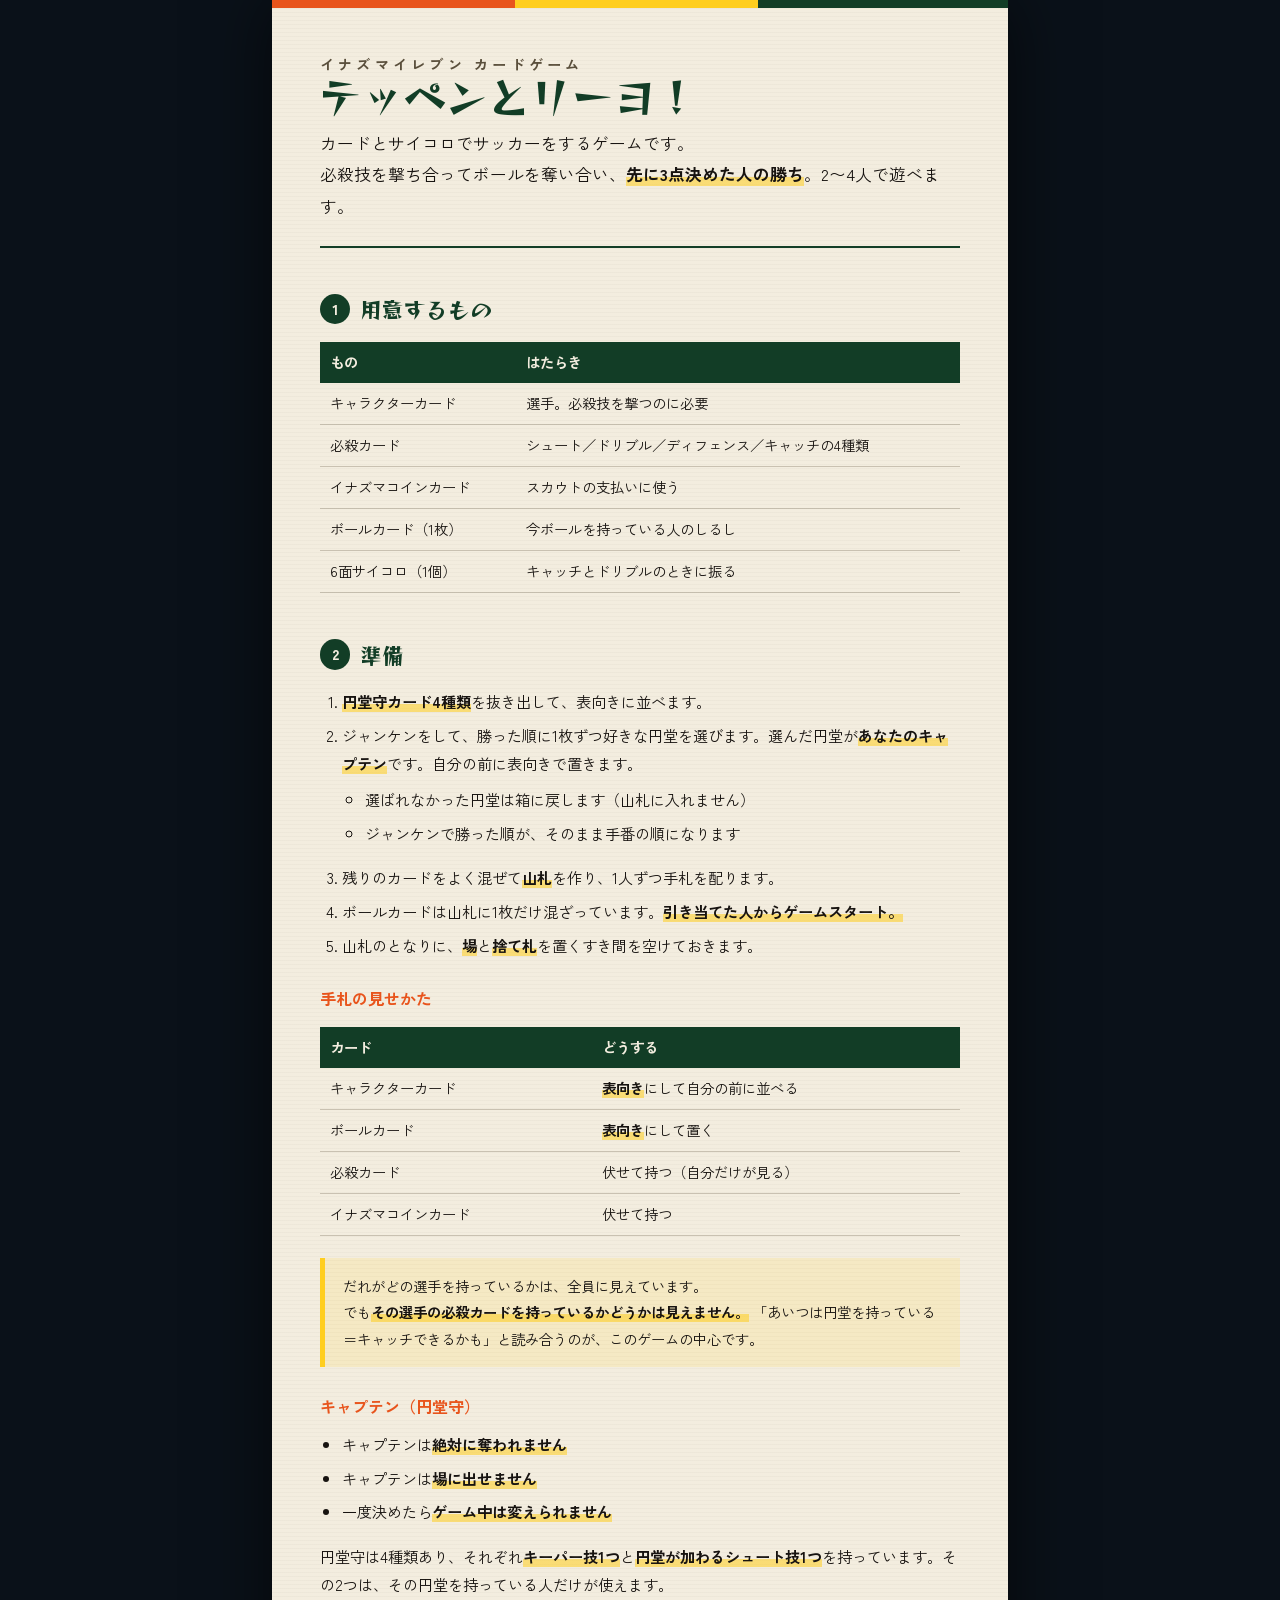
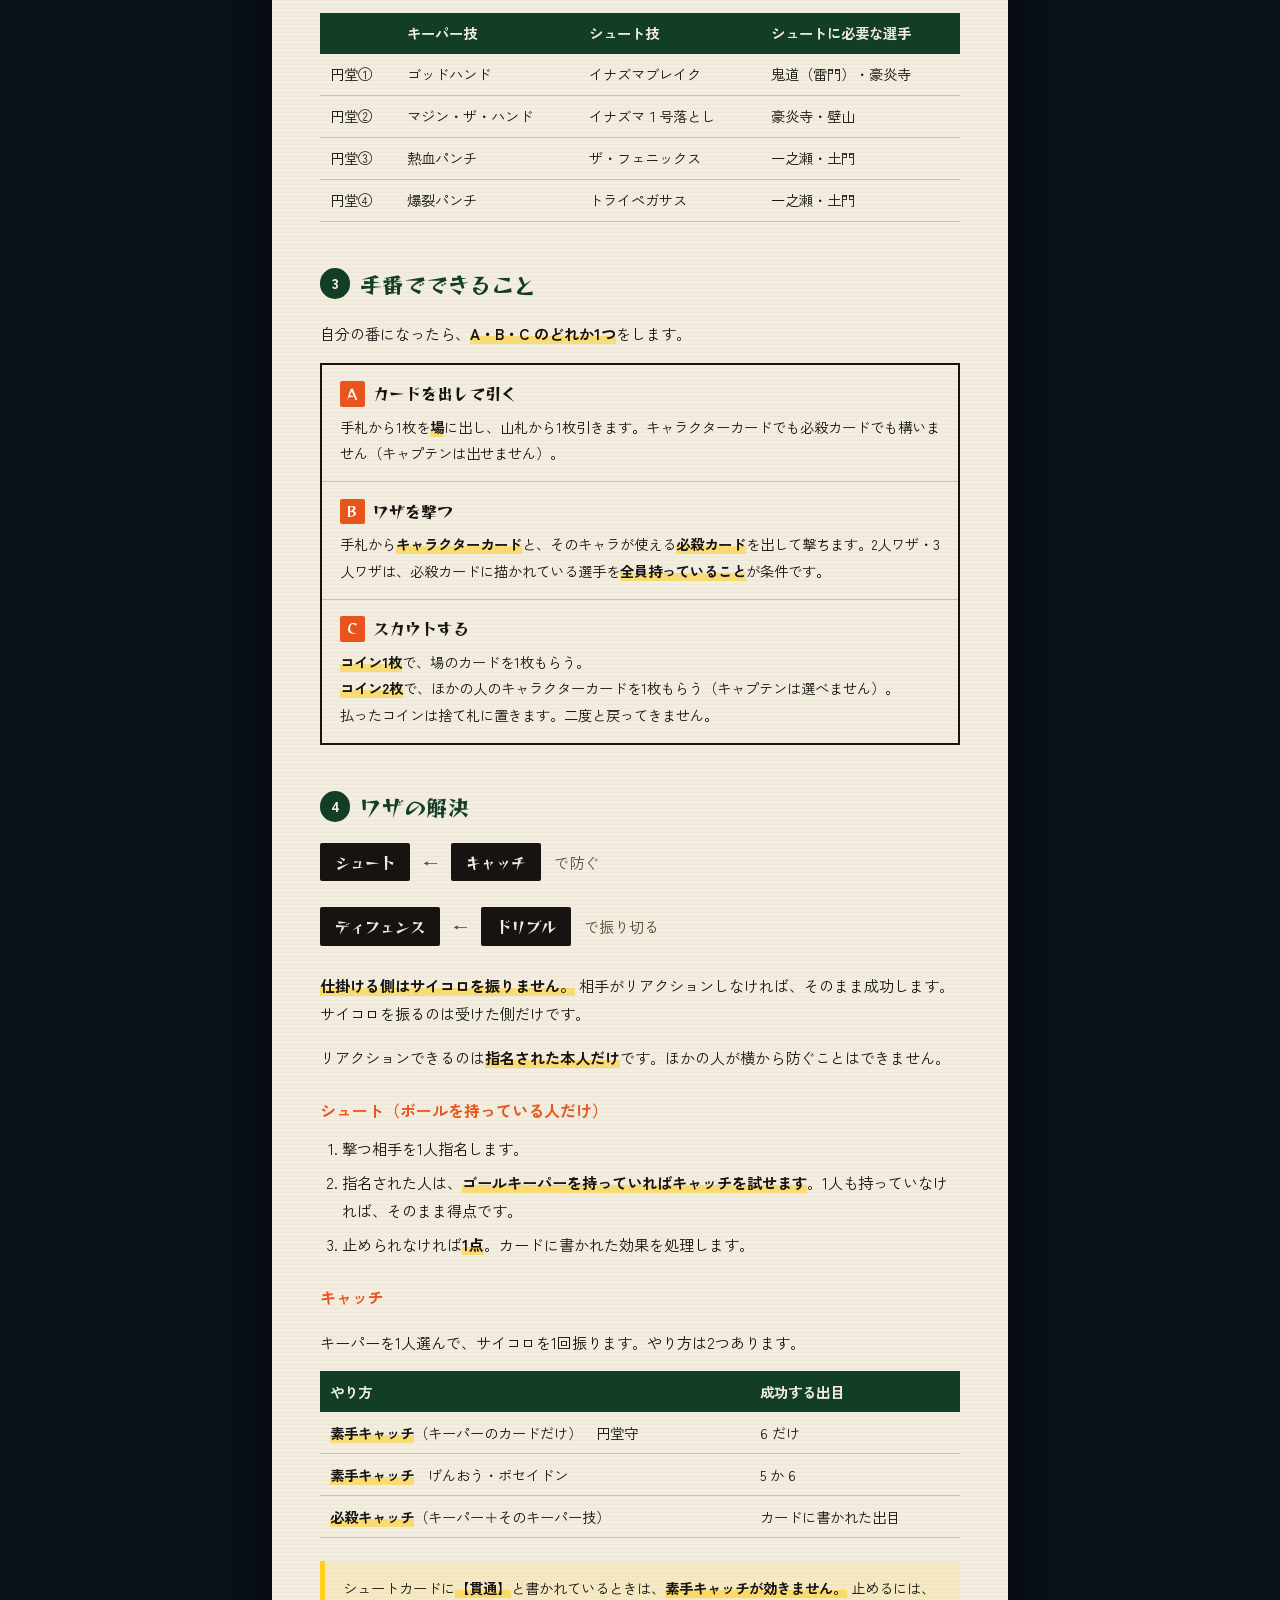
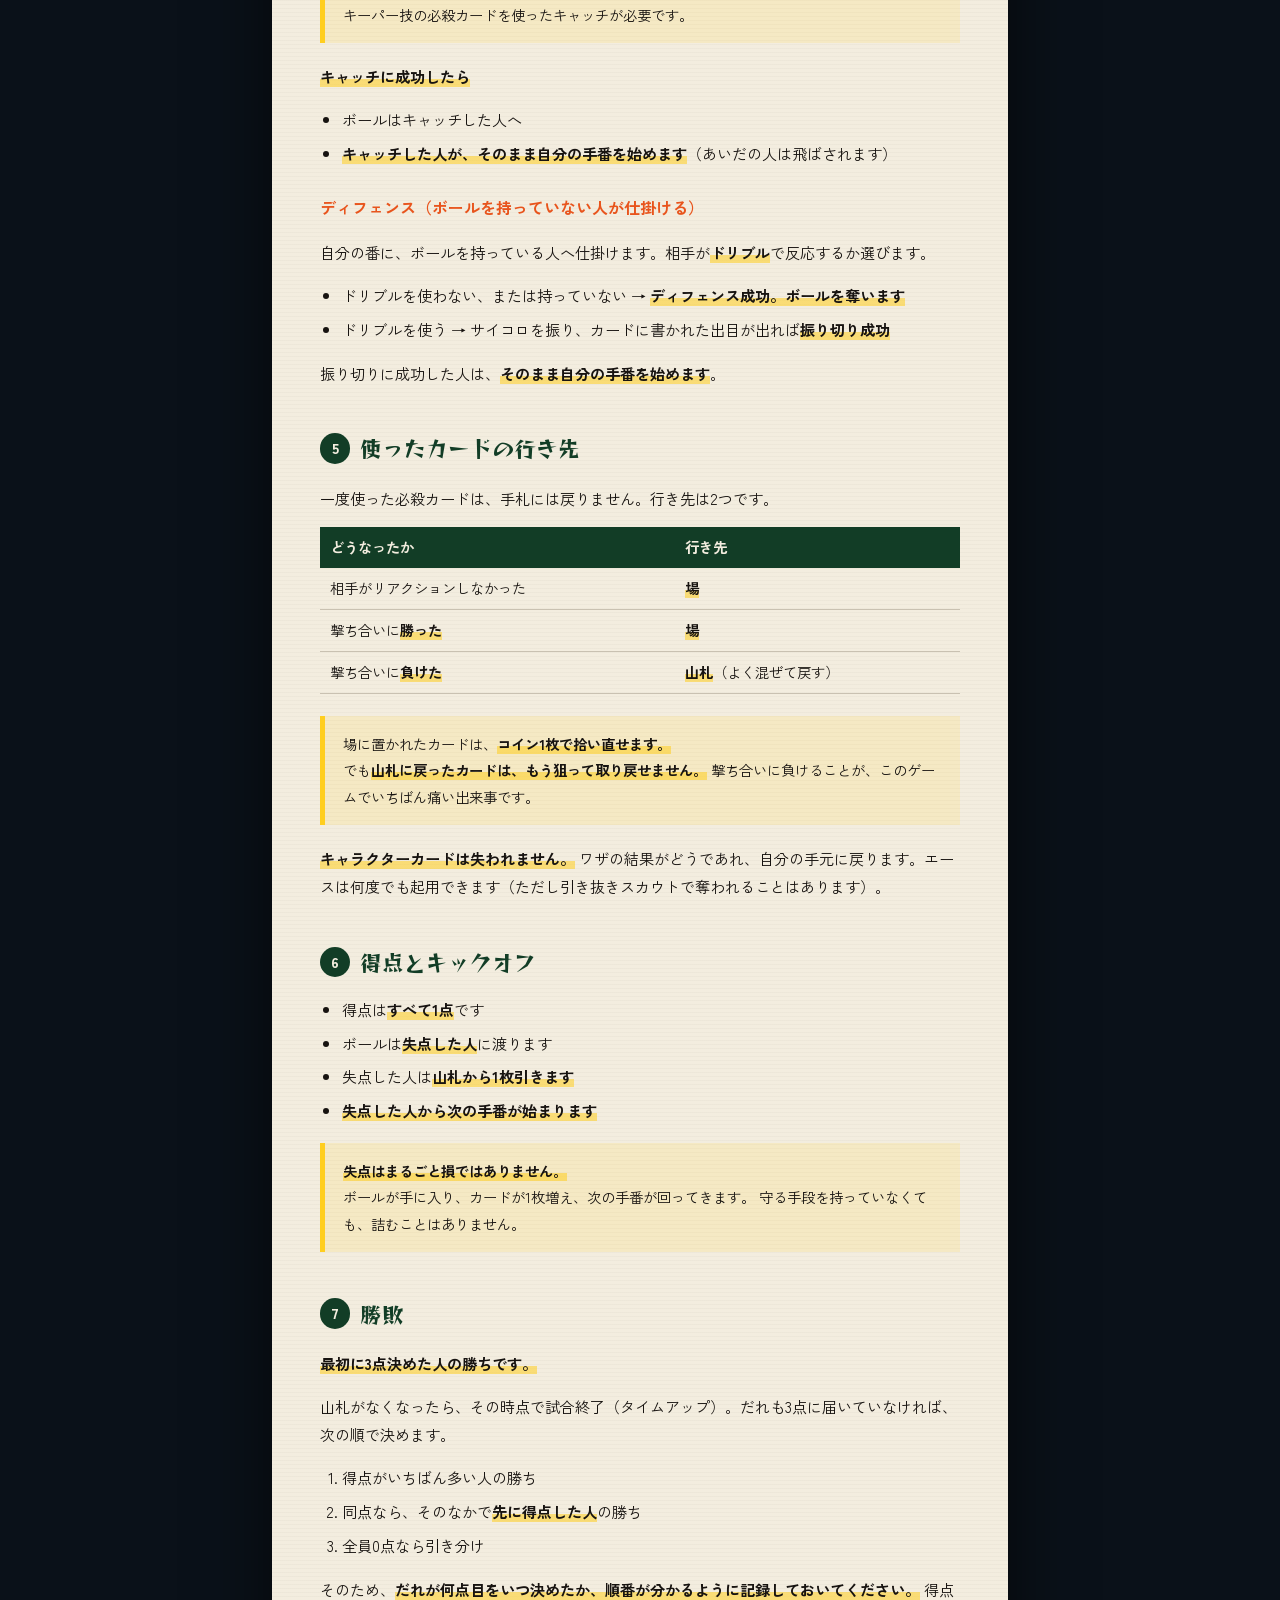
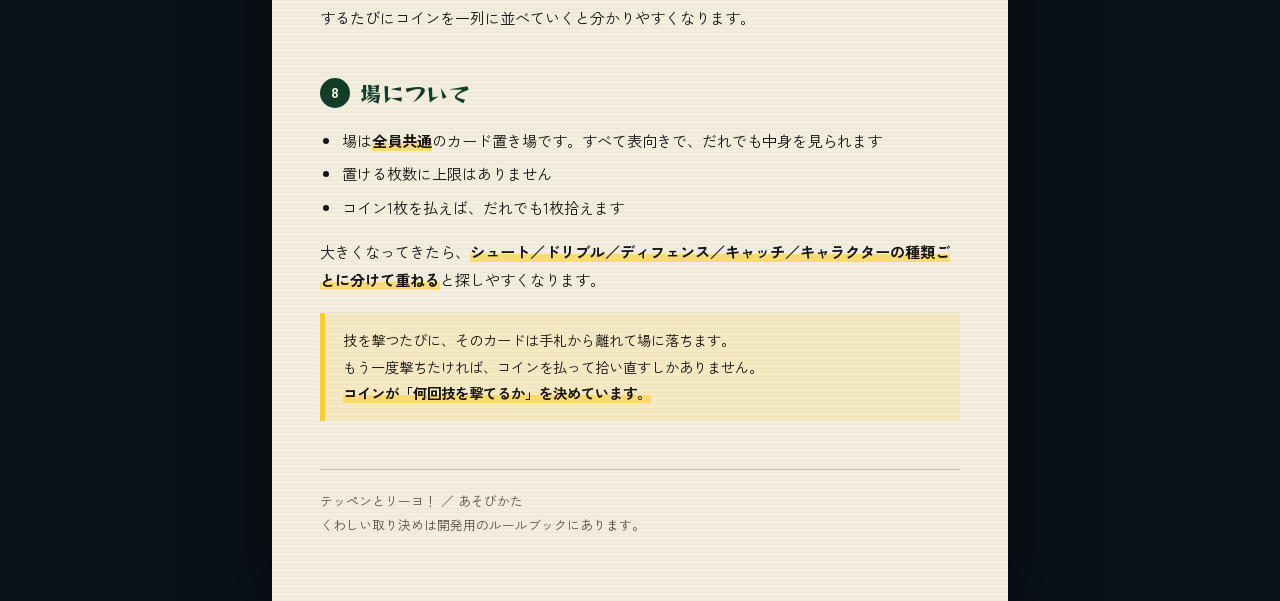
==== あそびかた.html @ c55fbe4c "画像を主役にした画面へ作り直し（PC専用） ■ 画像が小さすぎる問題 必殺カードを横長にした。カードの縦横比を画像の 1919x1020（1.88:1）に 合わせたので、絵は一切切れずに全面に出る。手" ====
<!doctype html>
<html lang="ja">
<head>
<meta charset="utf-8">
<meta name="viewport" content="width=device-width, initial-scale=1">
<title>テッペンとリーヨ！ ── あそびかた</title>
<link rel="preconnect" href="https://fonts.googleapis.com">
<link rel="preconnect" href="https://fonts.gstatic.com" crossorigin>
<link href="https://fonts.googleapis.com/css2?family=Reggae+One&family=Zen+Kaku+Gothic+New:wght@400;700;900&display=swap" rel="stylesheet">
<style>
:root{
  --grass:#123D26; --line:#EFF3E9; --bolt:#FFCE1F; --raimon:#E8541C;
  --night:#0A1119; --paper:#F3EDDF; --ink:#171310; --ink-soft:#5A4F3C;
  --f-disp:'Reggae One','Hiragino Maru Gothic ProN',sans-serif;
  --f-ui:'Zen Kaku Gothic New','Hiragino Kaku Gothic ProN','Yu Gothic UI',sans-serif;
}
*,*::before,*::after{ box-sizing:border-box; }
body{
  margin:0; font-family:var(--f-ui); color:var(--ink);
  background:var(--night);
  line-height:1.85;
}
/* 紙の上に印刷したように見せる。ベタ塗りの白紙にはしない */
.sheet{
  max-inline-size:46rem; margin:0 auto; background:var(--paper);
  padding:3.5rem 3rem 4rem;
  position:relative;
  box-shadow:0 0 4rem rgba(0,0,0,.6);
  background-image:
    repeating-linear-gradient(0deg, rgba(90,79,60,.035) 0 1px, transparent 1px 4px);
}
.sheet::before{
  content:""; position:absolute; inset-block-start:0; inset-inline:0; block-size:.5rem;
  background:linear-gradient(90deg,var(--raimon) 0 33%,var(--bolt) 33% 66%,var(--grass) 66%);
}
h1{
  font-family:var(--f-disp); font-weight:400; font-size:2.6rem; line-height:1.15;
  margin:0 0 .2em; color:var(--grass);
}
h1 small{ display:block; font-size:.34em; letter-spacing:.3em; color:var(--ink-soft); font-family:var(--f-ui); font-weight:700; }
.lead{ font-size:1.05rem; margin:0 0 2.5rem; padding-block-end:1.5rem; border-block-end:2px solid var(--grass); }
h2{
  font-family:var(--f-disp); font-weight:400; font-size:1.35rem;
  margin:2.6rem 0 .8rem; color:var(--grass);
  display:flex; align-items:center; gap:.6rem;
}
h2 i{
  font-style:normal; inline-size:1.9rem; block-size:1.9rem; flex:0 0 auto;
  background:var(--grass); color:var(--paper); border-radius:50%;
  display:grid; place-items:center; font-size:.9rem; font-family:var(--f-ui); font-weight:900;
}
h3{ font-size:1rem; margin:1.6rem 0 .4rem; color:var(--raimon); }
p,li{ font-size:.95rem; }
ul,ol{ padding-inline-start:1.4rem; margin:.5rem 0 1rem; }
li{ margin-block-end:.35rem; }
strong{ background:linear-gradient(transparent 62%, rgba(255,206,31,.55) 62%); font-weight:700; }
table{ inline-size:100%; border-collapse:collapse; margin:.8rem 0 1.4rem; font-size:.9rem; }
th,td{ text-align:start; padding:.5em .7em; border-block-end:1px solid rgba(90,79,60,.28); vertical-align:top; }
thead th{ background:var(--grass); color:var(--paper); font-weight:700; border:0; }
.note{
  border-inline-start:.35rem solid var(--bolt);
  background:rgba(255,206,31,.14);
  padding:.9rem 1.1rem; margin:1.2rem 0; font-size:.9rem;
}
.flow{ display:flex; align-items:center; gap:.8rem; flex-wrap:wrap; margin:1rem 0 1.6rem; font-size:.95rem; }
.flow b{
  background:var(--ink); color:var(--paper); padding:.35em 1em; border-radius:2px;
  font-family:var(--f-disp); font-weight:400;
}
.flow span{ color:var(--ink-soft); }
.abc{ border:2px solid var(--ink); margin:1rem 0 1.6rem; }
.abc > div{ padding:.9rem 1.1rem; border-block-end:1px solid rgba(23,19,16,.2); }
.abc > div:last-child{ border-block-end:0; }
.abc h4{
  margin:0 0 .3rem; font-size:1rem; font-family:var(--f-disp); font-weight:400;
  display:flex; align-items:center; gap:.5rem;
}
.abc h4 em{
  font-style:normal; background:var(--raimon); color:#fff;
  inline-size:1.6rem; block-size:1.6rem; border-radius:2px;
  display:grid; place-items:center; font-size:.85rem;
}
.abc p{ margin:0; font-size:.9rem; }
footer{ margin-block-start:3rem; padding-block-start:1.2rem; border-block-start:1px solid rgba(90,79,60,.3); font-size:.8rem; color:var(--ink-soft); }
a{ color:var(--grass); }
@media print{
  body{ background:#fff; }
  .sheet{ box-shadow:none; max-inline-size:none; padding:1.5cm; }
  h2{ break-after:avoid; }
  table,.abc,.note{ break-inside:avoid; }
}
</style>
</head>
<body>
<article class="sheet">

<h1><small>イナズマイレブン カードゲーム</small>テッペンとリーヨ！</h1>

<p class="lead">
カードとサイコロでサッカーをするゲームです。<br>
必殺技を撃ち合ってボールを奪い合い、<strong>先に3点決めた人の勝ち</strong>。2〜4人で遊べます。
</p>

<h2><i>1</i>用意するもの</h2>

<table>
  <thead><tr><th>もの</th><th>はたらき</th></tr></thead>
  <tbody>
    <tr><td>キャラクターカード</td><td>選手。必殺技を撃つのに必要</td></tr>
    <tr><td>必殺カード</td><td>シュート／ドリブル／ディフェンス／キャッチの4種類</td></tr>
    <tr><td>イナズマコインカード</td><td>スカウトの支払いに使う</td></tr>
    <tr><td>ボールカード（1枚）</td><td>今ボールを持っている人のしるし</td></tr>
    <tr><td>6面サイコロ（1個）</td><td>キャッチとドリブルのときに振る</td></tr>
  </tbody>
</table>

<h2><i>2</i>準備</h2>

<ol>
  <li><strong>円堂守カード4種類</strong>を抜き出して、表向きに並べます。</li>
  <li>ジャンケンをして、勝った順に1枚ずつ好きな円堂を選びます。選んだ円堂が<strong>あなたのキャプテン</strong>です。自分の前に表向きで置きます。
    <ul>
      <li>選ばれなかった円堂は箱に戻します（山札に入れません）</li>
      <li>ジャンケンで勝った順が、そのまま手番の順になります</li>
    </ul>
  </li>
  <li>残りのカードをよく混ぜて<strong>山札</strong>を作り、1人ずつ手札を配ります。</li>
  <li>ボールカードは山札に1枚だけ混ざっています。<strong>引き当てた人からゲームスタート。</strong></li>
  <li>山札のとなりに、<strong>場</strong>と<strong>捨て札</strong>を置くすき間を空けておきます。</li>
</ol>

<h3>手札の見せかた</h3>

<table>
  <thead><tr><th>カード</th><th>どうする</th></tr></thead>
  <tbody>
    <tr><td>キャラクターカード</td><td><strong>表向き</strong>にして自分の前に並べる</td></tr>
    <tr><td>ボールカード</td><td><strong>表向き</strong>にして置く</td></tr>
    <tr><td>必殺カード</td><td>伏せて持つ（自分だけが見る）</td></tr>
    <tr><td>イナズマコインカード</td><td>伏せて持つ</td></tr>
  </tbody>
</table>

<div class="note">
だれがどの選手を持っているかは、全員に見えています。<br>
でも<strong>その選手の必殺カードを持っているかどうかは見えません。</strong>
「あいつは円堂を持っている＝キャッチできるかも」と読み合うのが、このゲームの中心です。
</div>

<h3>キャプテン（円堂守）</h3>

<ul>
  <li>キャプテンは<strong>絶対に奪われません</strong></li>
  <li>キャプテンは<strong>場に出せません</strong></li>
  <li>一度決めたら<strong>ゲーム中は変えられません</strong></li>
</ul>

<p>円堂守は4種類あり、それぞれ<strong>キーパー技1つ</strong>と<strong>円堂が加わるシュート技1つ</strong>を持っています。その2つは、その円堂を持っている人だけが使えます。</p>

<table>
  <thead><tr><th></th><th>キーパー技</th><th>シュート技</th><th>シュートに必要な選手</th></tr></thead>
  <tbody>
    <tr><td>円堂①</td><td>ゴッドハンド</td><td>イナズマブレイク</td><td>鬼道（雷門）・豪炎寺</td></tr>
    <tr><td>円堂②</td><td>マジン・ザ・ハンド</td><td>イナズマ１号落とし</td><td>豪炎寺・壁山</td></tr>
    <tr><td>円堂③</td><td>熱血パンチ</td><td>ザ・フェニックス</td><td>一之瀬・土門</td></tr>
    <tr><td>円堂④</td><td>爆裂パンチ</td><td>トライペガサス</td><td>一之瀬・土門</td></tr>
  </tbody>
</table>

<h2><i>3</i>手番でできること</h2>

<p>自分の番になったら、<strong>A・B・C のどれか1つ</strong>をします。</p>

<div class="abc">
  <div>
    <h4><em>A</em>カードを出して引く</h4>
    <p>手札から1枚を<strong>場</strong>に出し、山札から1枚引きます。キャラクターカードでも必殺カードでも構いません（キャプテンは出せません）。</p>
  </div>
  <div>
    <h4><em>B</em>ワザを撃つ</h4>
    <p>手札から<strong>キャラクターカード</strong>と、そのキャラが使える<strong>必殺カード</strong>を出して撃ちます。2人ワザ・3人ワザは、必殺カードに描かれている選手を<strong>全員持っていること</strong>が条件です。</p>
  </div>
  <div>
    <h4><em>C</em>スカウトする</h4>
    <p><strong>コイン1枚</strong>で、場のカードを1枚もらう。<br>
       <strong>コイン2枚</strong>で、ほかの人のキャラクターカードを1枚もらう（キャプテンは選べません）。<br>
       払ったコインは捨て札に置きます。二度と戻ってきません。</p>
  </div>
</div>

<h2><i>4</i>ワザの解決</h2>

<div class="flow">
  <b>シュート</b><span>←</span><b>キャッチ</b><span>で防ぐ</span>
</div>
<div class="flow">
  <b>ディフェンス</b><span>←</span><b>ドリブル</b><span>で振り切る</span>
</div>

<p><strong>仕掛ける側はサイコロを振りません。</strong> 相手がリアクションしなければ、そのまま成功します。サイコロを振るのは受けた側だけです。</p>
<p>リアクションできるのは<strong>指名された本人だけ</strong>です。ほかの人が横から防ぐことはできません。</p>

<h3>シュート（ボールを持っている人だけ）</h3>

<ol>
  <li>撃つ相手を1人指名します。</li>
  <li>指名された人は、<strong>ゴールキーパーを持っていればキャッチを試せます</strong>。1人も持っていなければ、そのまま得点です。</li>
  <li>止められなければ<strong>1点</strong>。カードに書かれた効果を処理します。</li>
</ol>

<h3>キャッチ</h3>

<p>キーパーを1人選んで、サイコロを1回振ります。やり方は2つあります。</p>

<table>
  <thead><tr><th>やり方</th><th>成功する出目</th></tr></thead>
  <tbody>
    <tr><td><strong>素手キャッチ</strong>（キーパーのカードだけ）　円堂守</td><td>6 だけ</td></tr>
    <tr><td><strong>素手キャッチ</strong>　げんおう・ポセイドン</td><td>5 か 6</td></tr>
    <tr><td><strong>必殺キャッチ</strong>（キーパー＋そのキーパー技）</td><td>カードに書かれた出目</td></tr>
  </tbody>
</table>

<div class="note">
シュートカードに<strong>【貫通】</strong>と書かれているときは、<strong>素手キャッチが効きません。</strong>
止めるには、キーパー技の必殺カードを使ったキャッチが必要です。
</div>

<p><strong>キャッチに成功したら</strong></p>
<ul>
  <li>ボールはキャッチした人へ</li>
  <li><strong>キャッチした人が、そのまま自分の手番を始めます</strong>（あいだの人は飛ばされます）</li>
</ul>

<h3>ディフェンス（ボールを持っていない人が仕掛ける）</h3>

<p>自分の番に、ボールを持っている人へ仕掛けます。相手が<strong>ドリブル</strong>で反応するか選びます。</p>
<ul>
  <li>ドリブルを使わない、または持っていない → <strong>ディフェンス成功。ボールを奪います</strong></li>
  <li>ドリブルを使う → サイコロを振り、カードに書かれた出目が出れば<strong>振り切り成功</strong></li>
</ul>
<p>振り切りに成功した人は、<strong>そのまま自分の手番を始めます</strong>。</p>

<h2><i>5</i>使ったカードの行き先</h2>

<p>一度使った必殺カードは、手札には戻りません。行き先は2つです。</p>

<table>
  <thead><tr><th>どうなったか</th><th>行き先</th></tr></thead>
  <tbody>
    <tr><td>相手がリアクションしなかった</td><td><strong>場</strong></td></tr>
    <tr><td>撃ち合いに<strong>勝った</strong></td><td><strong>場</strong></td></tr>
    <tr><td>撃ち合いに<strong>負けた</strong></td><td><strong>山札</strong>（よく混ぜて戻す）</td></tr>
  </tbody>
</table>

<div class="note">
場に置かれたカードは、<strong>コイン1枚で拾い直せます。</strong><br>
でも<strong>山札に戻ったカードは、もう狙って取り戻せません。</strong>
撃ち合いに負けることが、このゲームでいちばん痛い出来事です。
</div>

<p><strong>キャラクターカードは失われません。</strong> ワザの結果がどうであれ、自分の手元に戻ります。エースは何度でも起用できます（ただし引き抜きスカウトで奪われることはあります）。</p>

<h2><i>6</i>得点とキックオフ</h2>

<ul>
  <li>得点は<strong>すべて1点</strong>です</li>
  <li>ボールは<strong>失点した人</strong>に渡ります</li>
  <li>失点した人は<strong>山札から1枚引きます</strong></li>
  <li><strong>失点した人から次の手番が始まります</strong></li>
</ul>

<div class="note">
<strong>失点はまるごと損ではありません。</strong><br>
ボールが手に入り、カードが1枚増え、次の手番が回ってきます。
守る手段を持っていなくても、詰むことはありません。
</div>

<h2><i>7</i>勝敗</h2>

<p><strong>最初に3点決めた人の勝ちです。</strong></p>

<p>山札がなくなったら、その時点で試合終了（タイムアップ）。だれも3点に届いていなければ、次の順で決めます。</p>

<ol>
  <li>得点がいちばん多い人の勝ち</li>
  <li>同点なら、そのなかで<strong>先に得点した人</strong>の勝ち</li>
  <li>全員0点なら引き分け</li>
</ol>

<p>そのため、<strong>だれが何点目をいつ決めたか、順番が分かるように記録しておいてください。</strong> 得点するたびにコインを一列に並べていくと分かりやすくなります。</p>

<h2><i>8</i>場について</h2>

<ul>
  <li>場は<strong>全員共通</strong>のカード置き場です。すべて表向きで、だれでも中身を見られます</li>
  <li>置ける枚数に上限はありません</li>
  <li>コイン1枚を払えば、だれでも1枚拾えます</li>
</ul>

<p>大きくなってきたら、<strong>シュート／ドリブル／ディフェンス／キャッチ／キャラクターの種類ごとに分けて重ねる</strong>と探しやすくなります。</p>

<div class="note">
技を撃つたびに、そのカードは手札から離れて場に落ちます。<br>
もう一度撃ちたければ、コインを払って拾い直すしかありません。<br>
<strong>コインが「何回技を撃てるか」を決めています。</strong>
</div>

<footer>
テッペンとリーヨ！ ／ あそびかた<br>
くわしい取り決めは開発用のルールブックにあります。
</footer>

</article>
</body>
</html>
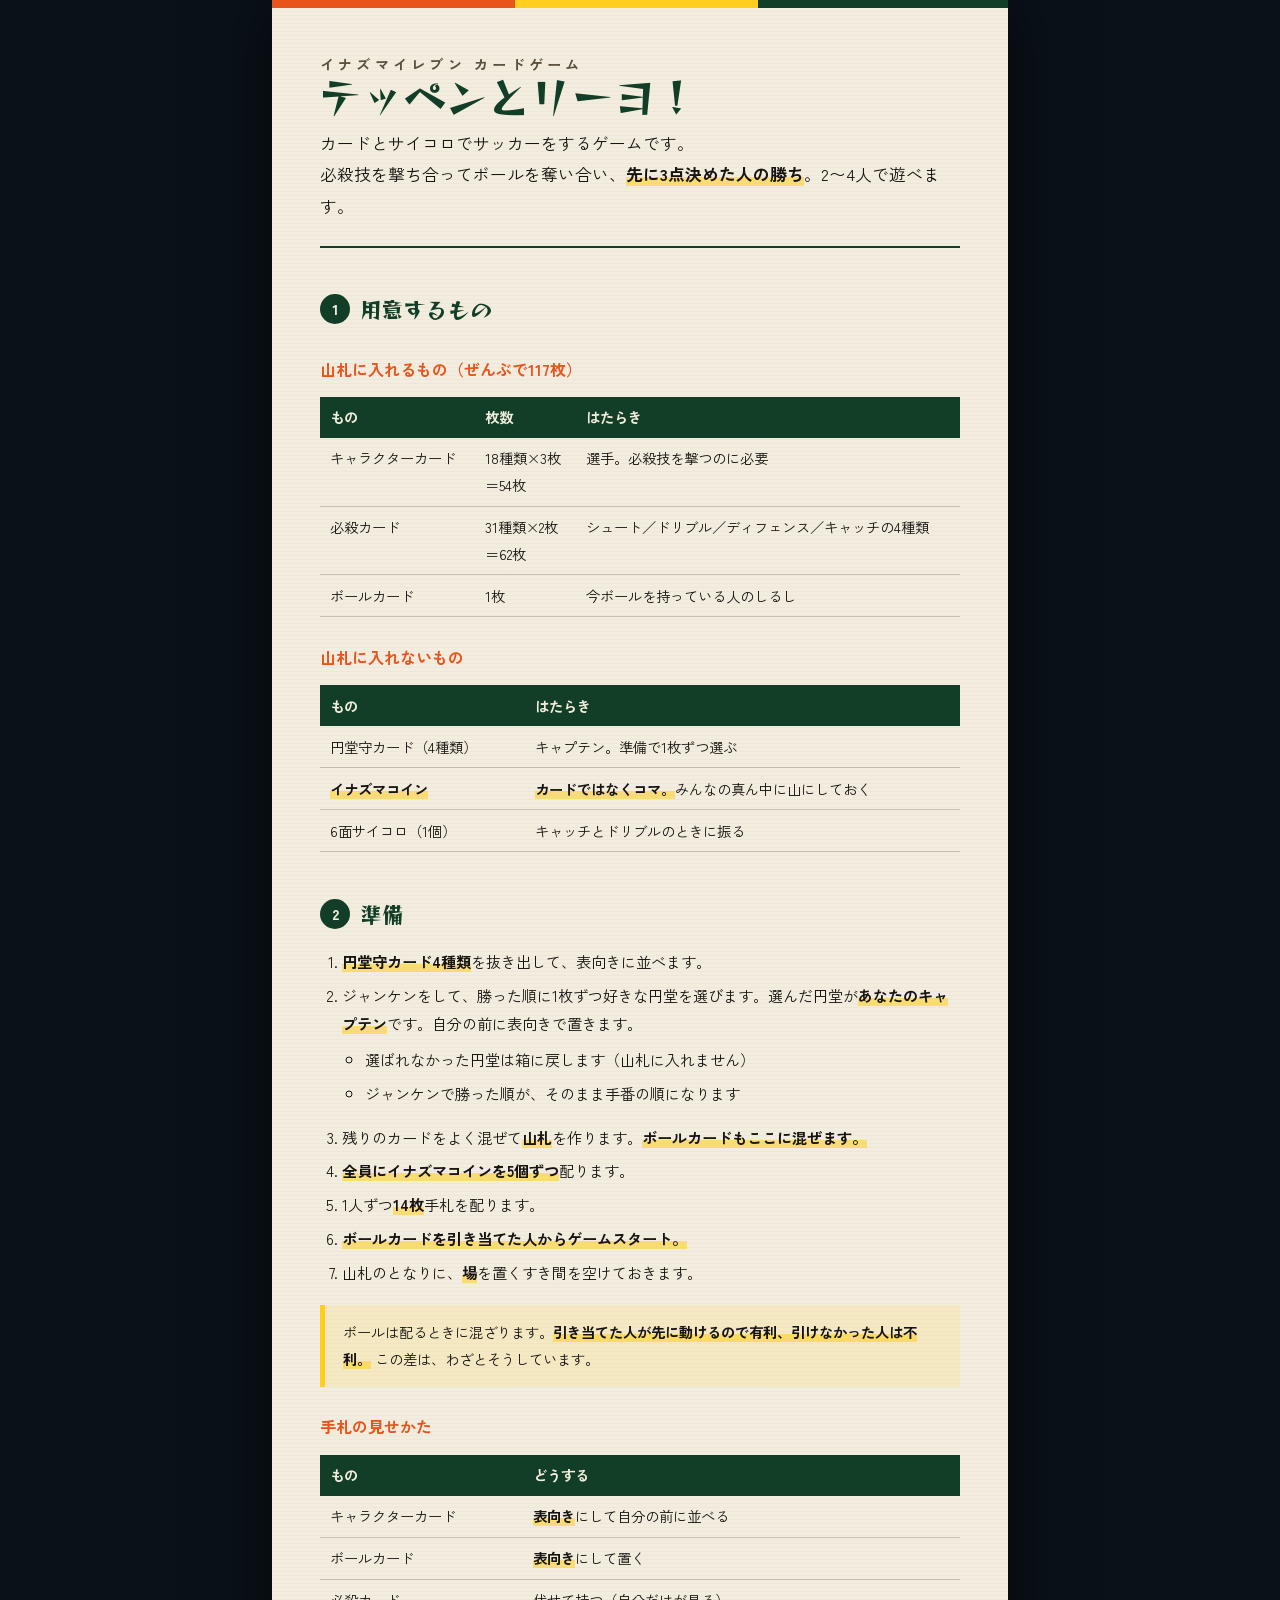
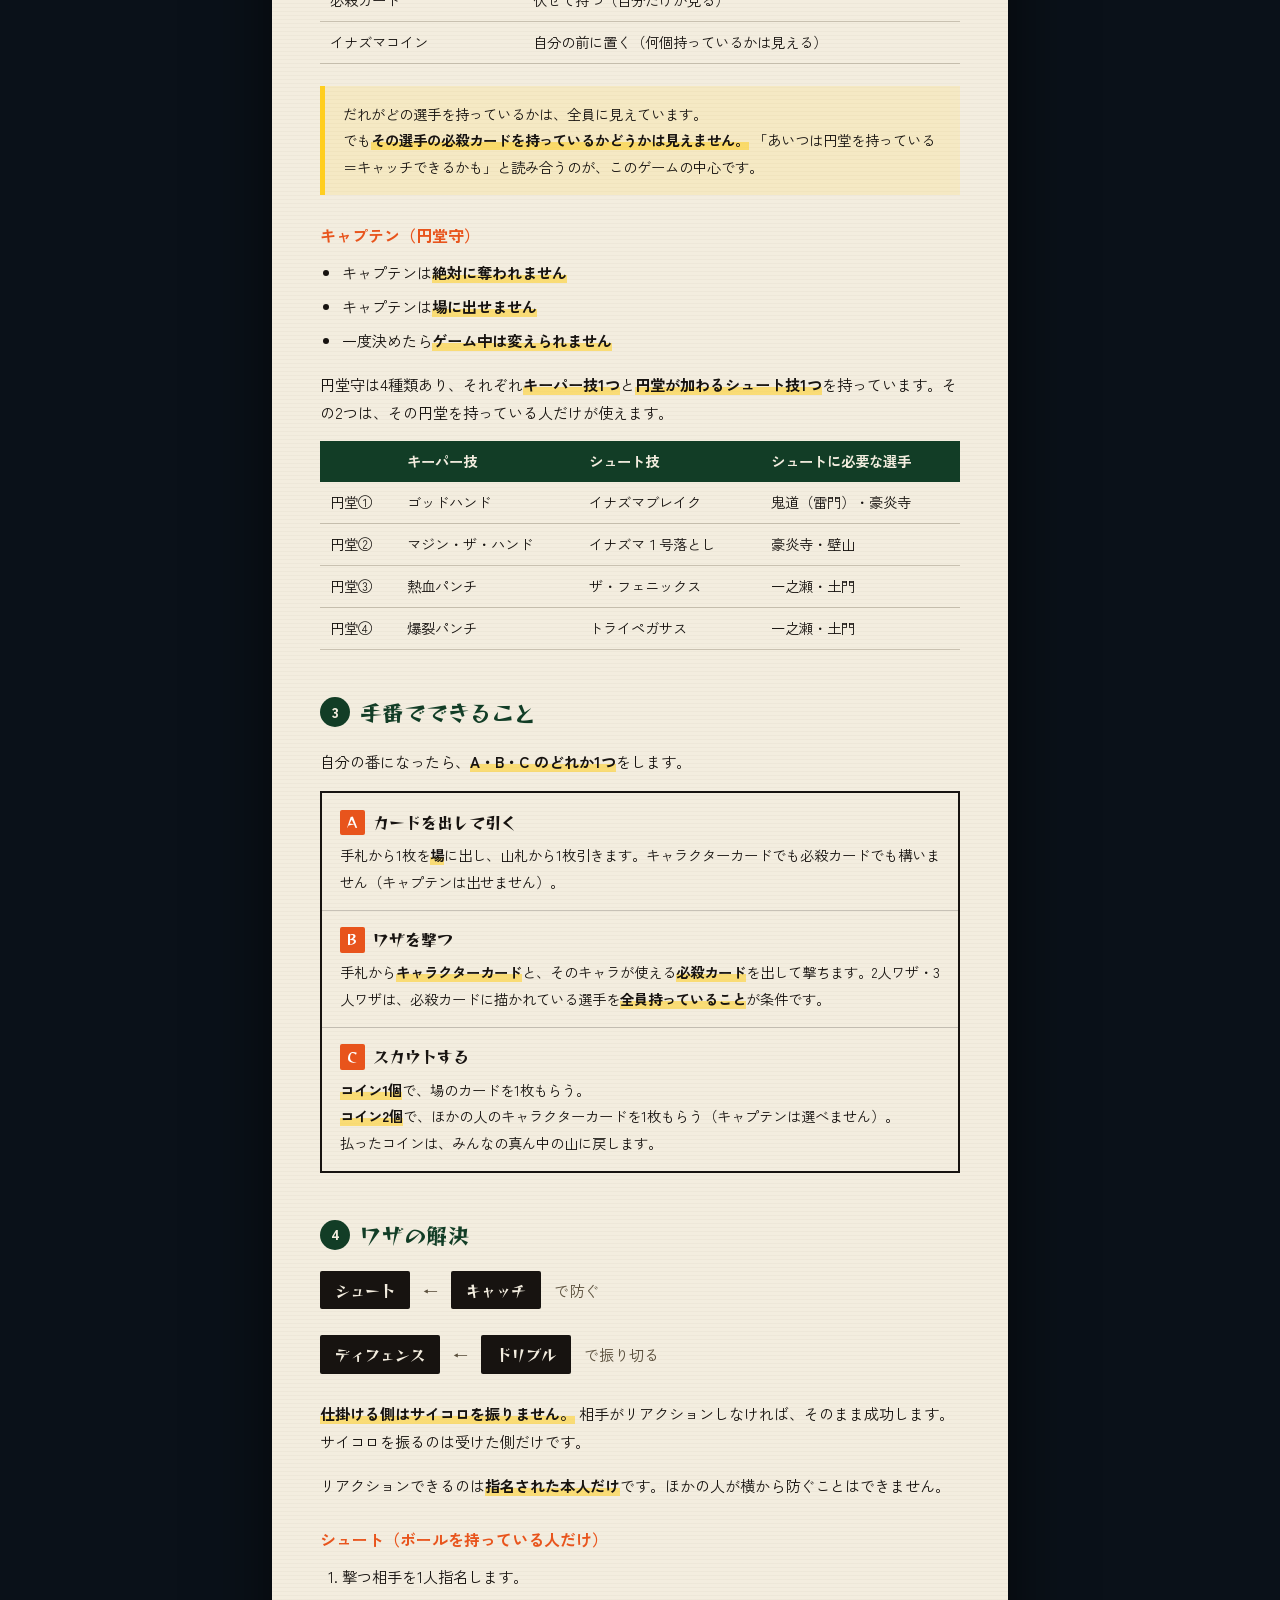
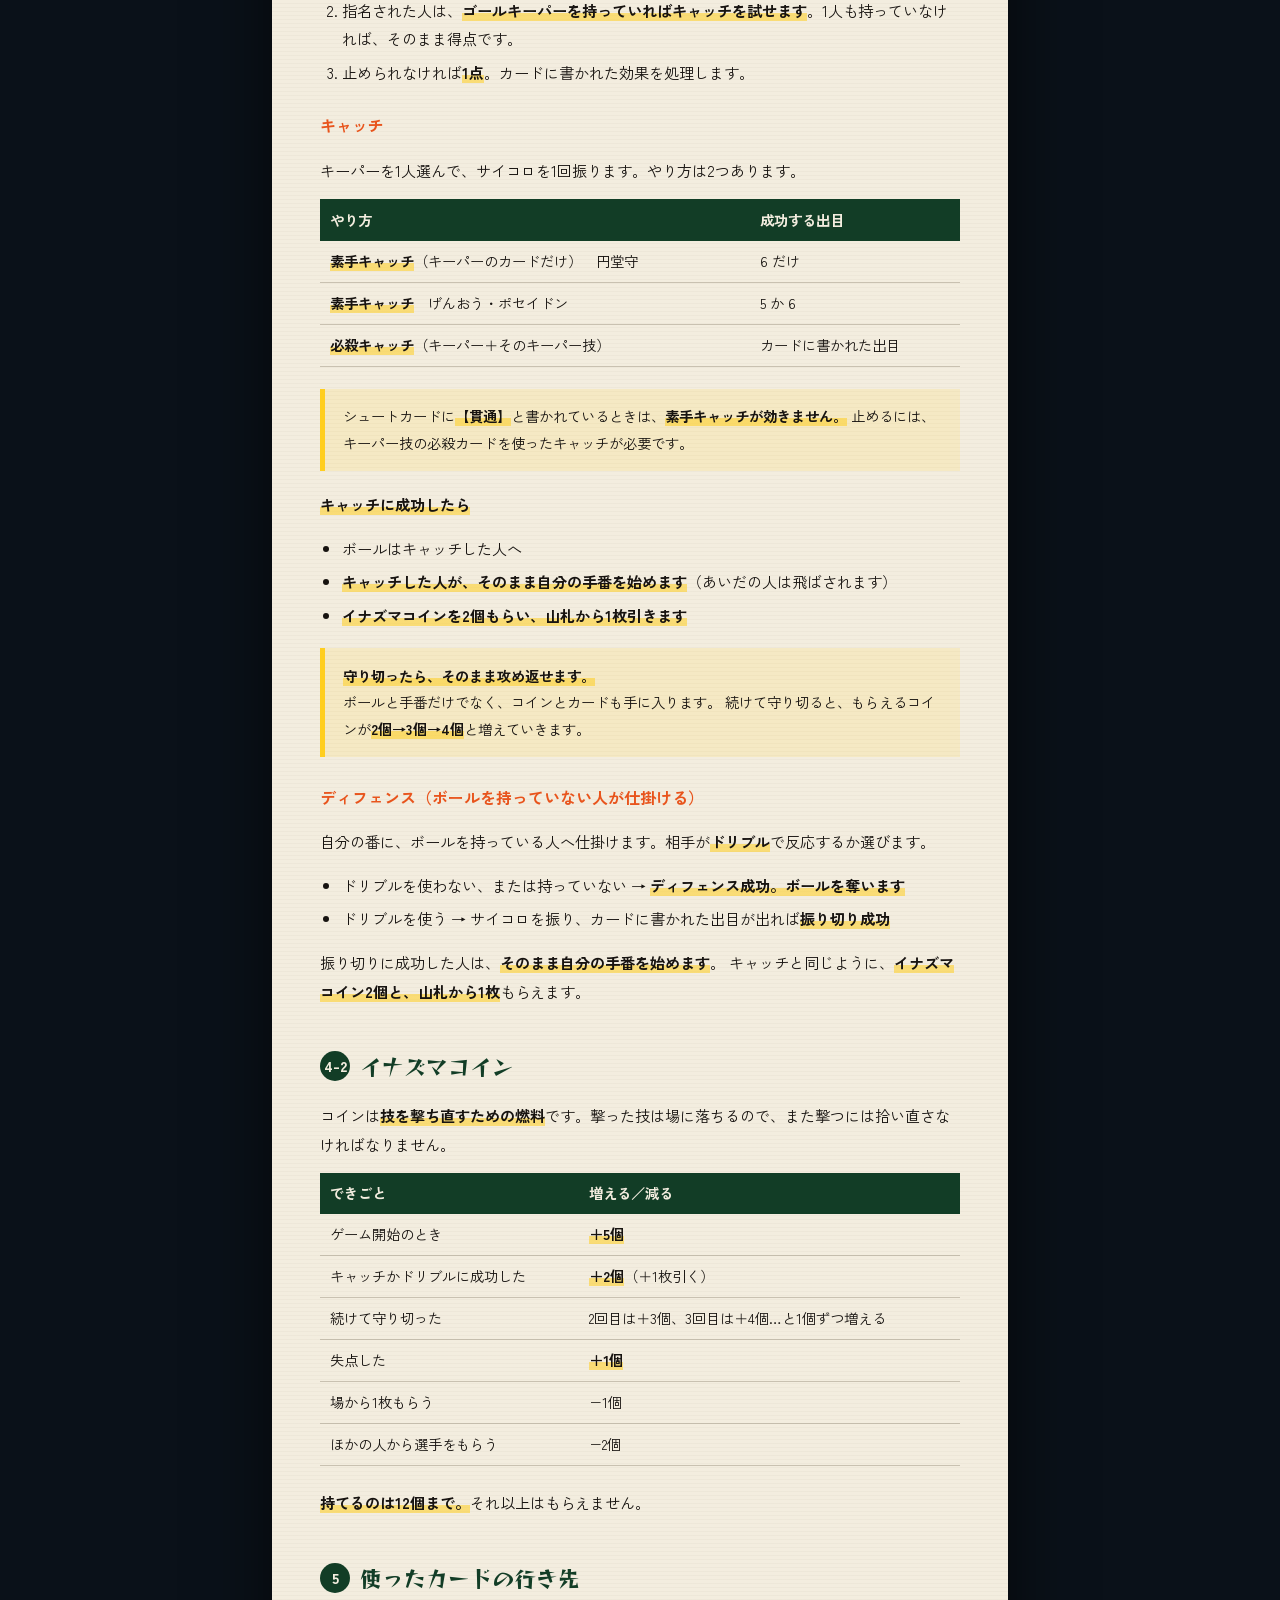
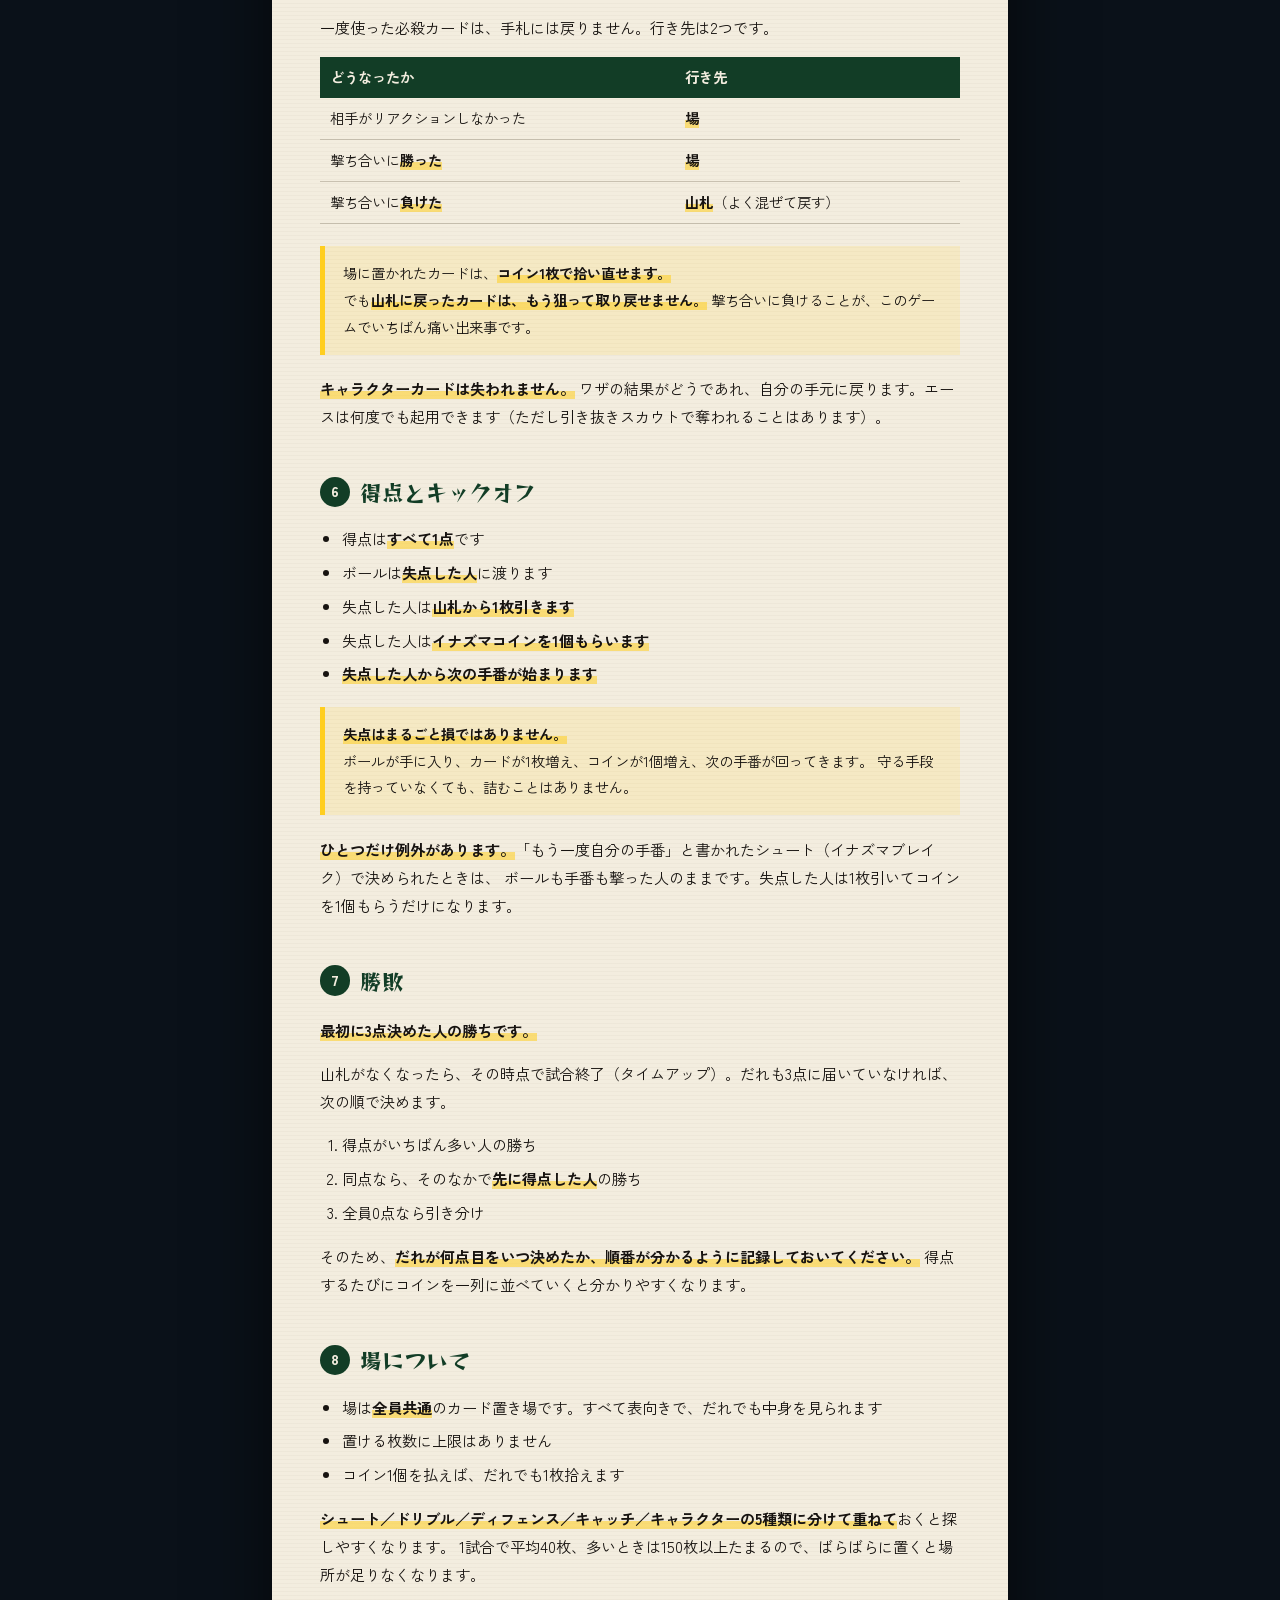
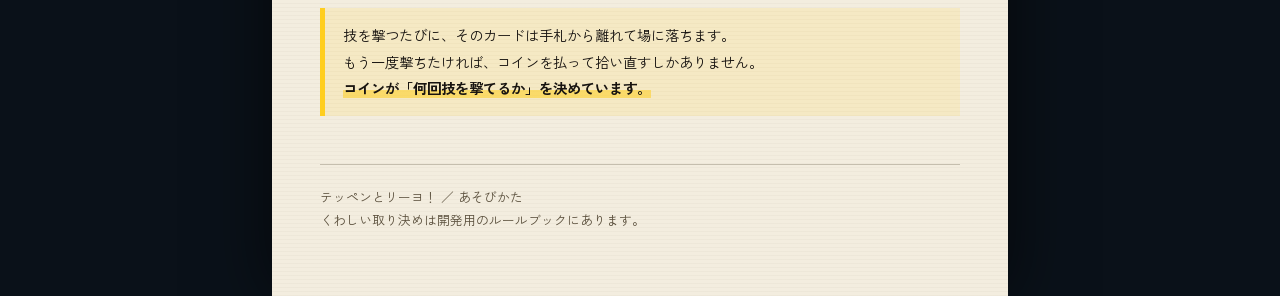
==== commit c5f67af4: "コインをトークン化、キャラを18人に、連携技を強化 ■ イナズマコインをカードからトークンへ（項目7） 山札から抜き、各自の持ち物にした。開始5個・上限12個。 増えかた：リアクション成功+2個（連続" ====
--- a/あそびかた.html
+++ b/あそびかた.html
@@ -103,13 +103,24 @@
 
 <h2><i>1</i>用意するもの</h2>
 
+<h3>山札に入れるもの（ぜんぶで117枚）</h3>
+
+<table>
+  <thead><tr><th>もの</th><th>枚数</th><th>はたらき</th></tr></thead>
+  <tbody>
+    <tr><td>キャラクターカード</td><td>18種類×3枚<br>＝54枚</td><td>選手。必殺技を撃つのに必要</td></tr>
+    <tr><td>必殺カード</td><td>31種類×2枚<br>＝62枚</td><td>シュート／ドリブル／ディフェンス／キャッチの4種類</td></tr>
+    <tr><td>ボールカード</td><td>1枚</td><td>今ボールを持っている人のしるし</td></tr>
+  </tbody>
+</table>
+
+<h3>山札に入れないもの</h3>
+
 <table>
   <thead><tr><th>もの</th><th>はたらき</th></tr></thead>
   <tbody>
-    <tr><td>キャラクターカード</td><td>選手。必殺技を撃つのに必要</td></tr>
-    <tr><td>必殺カード</td><td>シュート／ドリブル／ディフェンス／キャッチの4種類</td></tr>
-    <tr><td>イナズマコインカード</td><td>スカウトの支払いに使う</td></tr>
-    <tr><td>ボールカード（1枚）</td><td>今ボールを持っている人のしるし</td></tr>
+    <tr><td>円堂守カード（4種類）</td><td>キャプテン。準備で1枚ずつ選ぶ</td></tr>
+    <tr><td><strong>イナズマコイン</strong></td><td><strong>カードではなくコマ。</strong>みんなの真ん中に山にしておく</td></tr>
     <tr><td>6面サイコロ（1個）</td><td>キャッチとドリブルのときに振る</td></tr>
   </tbody>
 </table>
@@ -124,20 +135,27 @@
       <li>ジャンケンで勝った順が、そのまま手番の順になります</li>
     </ul>
   </li>
-  <li>残りのカードをよく混ぜて<strong>山札</strong>を作り、1人ずつ手札を配ります。</li>
-  <li>ボールカードは山札に1枚だけ混ざっています。<strong>引き当てた人からゲームスタート。</strong></li>
-  <li>山札のとなりに、<strong>場</strong>と<strong>捨て札</strong>を置くすき間を空けておきます。</li>
+  <li>残りのカードをよく混ぜて<strong>山札</strong>を作ります。<strong>ボールカードもここに混ぜます。</strong></li>
+  <li><strong>全員にイナズマコインを5個ずつ</strong>配ります。</li>
+  <li>1人ずつ<strong>14枚</strong>手札を配ります。</li>
+  <li><strong>ボールカードを引き当てた人からゲームスタート。</strong></li>
+  <li>山札のとなりに、<strong>場</strong>を置くすき間を空けておきます。</li>
 </ol>
 
+<div class="note">
+ボールは配るときに混ざります。<strong>引き当てた人が先に動けるので有利、引けなかった人は不利。</strong>
+この差は、わざとそうしています。
+</div>
+
 <h3>手札の見せかた</h3>
 
 <table>
-  <thead><tr><th>カード</th><th>どうする</th></tr></thead>
+  <thead><tr><th>もの</th><th>どうする</th></tr></thead>
   <tbody>
     <tr><td>キャラクターカード</td><td><strong>表向き</strong>にして自分の前に並べる</td></tr>
     <tr><td>ボールカード</td><td><strong>表向き</strong>にして置く</td></tr>
     <tr><td>必殺カード</td><td>伏せて持つ（自分だけが見る）</td></tr>
-    <tr><td>イナズマコインカード</td><td>伏せて持つ</td></tr>
+    <tr><td>イナズマコイン</td><td>自分の前に置く（何個持っているかは見える）</td></tr>
   </tbody>
 </table>
 
@@ -182,9 +200,9 @@
   </div>
   <div>
     <h4><em>C</em>スカウトする</h4>
-    <p><strong>コイン1枚</strong>で、場のカードを1枚もらう。<br>
-       <strong>コイン2枚</strong>で、ほかの人のキャラクターカードを1枚もらう（キャプテンは選べません）。<br>
-       払ったコインは捨て札に置きます。二度と戻ってきません。</p>
+    <p><strong>コイン1個</strong>で、場のカードを1枚もらう。<br>
+       <strong>コイン2個</strong>で、ほかの人のキャラクターカードを1枚もらう（キャプテンは選べません）。<br>
+       払ったコインは、みんなの真ん中の山に戻します。</p>
   </div>
 </div>
 
@@ -230,7 +248,14 @@
 <ul>
   <li>ボールはキャッチした人へ</li>
   <li><strong>キャッチした人が、そのまま自分の手番を始めます</strong>（あいだの人は飛ばされます）</li>
-</ul>
+  <li><strong>イナズマコインを2個もらい、山札から1枚引きます</strong></li>
+</ul>
+
+<div class="note">
+<strong>守り切ったら、そのまま攻め返せます。</strong><br>
+ボールと手番だけでなく、コインとカードも手に入ります。
+続けて守り切ると、もらえるコインが<strong>2個→3個→4個</strong>と増えていきます。
+</div>
 
 <h3>ディフェンス（ボールを持っていない人が仕掛ける）</h3>
 
@@ -239,7 +264,26 @@
   <li>ドリブルを使わない、または持っていない → <strong>ディフェンス成功。ボールを奪います</strong></li>
   <li>ドリブルを使う → サイコロを振り、カードに書かれた出目が出れば<strong>振り切り成功</strong></li>
 </ul>
-<p>振り切りに成功した人は、<strong>そのまま自分の手番を始めます</strong>。</p>
+<p>振り切りに成功した人は、<strong>そのまま自分の手番を始めます</strong>。
+キャッチと同じように、<strong>イナズマコイン2個と、山札から1枚</strong>もらえます。</p>
+
+<h2><i>4-2</i>イナズマコイン</h2>
+
+<p>コインは<strong>技を撃ち直すための燃料</strong>です。撃った技は場に落ちるので、また撃つには拾い直さなければなりません。</p>
+
+<table>
+  <thead><tr><th>できごと</th><th>増える／減る</th></tr></thead>
+  <tbody>
+    <tr><td>ゲーム開始のとき</td><td><strong>＋5個</strong></td></tr>
+    <tr><td>キャッチかドリブルに成功した</td><td><strong>＋2個</strong>（＋1枚引く）</td></tr>
+    <tr><td>続けて守り切った</td><td>2回目は＋3個、3回目は＋4個…と1個ずつ増える</td></tr>
+    <tr><td>失点した</td><td><strong>＋1個</strong></td></tr>
+    <tr><td>場から1枚もらう</td><td>−1個</td></tr>
+    <tr><td>ほかの人から選手をもらう</td><td>−2個</td></tr>
+  </tbody>
+</table>
+
+<p><strong>持てるのは12個まで。</strong>それ以上はもらえません。</p>
 
 <h2><i>5</i>使ったカードの行き先</h2>
 
@@ -268,14 +312,18 @@
   <li>得点は<strong>すべて1点</strong>です</li>
   <li>ボールは<strong>失点した人</strong>に渡ります</li>
   <li>失点した人は<strong>山札から1枚引きます</strong></li>
+  <li>失点した人は<strong>イナズマコインを1個もらいます</strong></li>
   <li><strong>失点した人から次の手番が始まります</strong></li>
 </ul>
 
 <div class="note">
 <strong>失点はまるごと損ではありません。</strong><br>
-ボールが手に入り、カードが1枚増え、次の手番が回ってきます。
+ボールが手に入り、カードが1枚増え、コインが1個増え、次の手番が回ってきます。
 守る手段を持っていなくても、詰むことはありません。
 </div>
+
+<p><strong>ひとつだけ例外があります。</strong>「もう一度自分の手番」と書かれたシュート（イナズマブレイク）で決められたときは、
+ボールも手番も撃った人のままです。失点した人は1枚引いてコインを1個もらうだけになります。</p>
 
 <h2><i>7</i>勝敗</h2>
 
@@ -296,10 +344,11 @@
 <ul>
   <li>場は<strong>全員共通</strong>のカード置き場です。すべて表向きで、だれでも中身を見られます</li>
   <li>置ける枚数に上限はありません</li>
-  <li>コイン1枚を払えば、だれでも1枚拾えます</li>
-</ul>
-
-<p>大きくなってきたら、<strong>シュート／ドリブル／ディフェンス／キャッチ／キャラクターの種類ごとに分けて重ねる</strong>と探しやすくなります。</p>
+  <li>コイン1個を払えば、だれでも1枚拾えます</li>
+</ul>
+
+<p><strong>シュート／ドリブル／ディフェンス／キャッチ／キャラクターの5種類に分けて重ねて</strong>おくと探しやすくなります。
+1試合で平均40枚、多いときは150枚以上たまるので、ばらばらに置くと場所が足りなくなります。</p>
 
 <div class="note">
 技を撃つたびに、そのカードは手札から離れて場に落ちます。<br>
